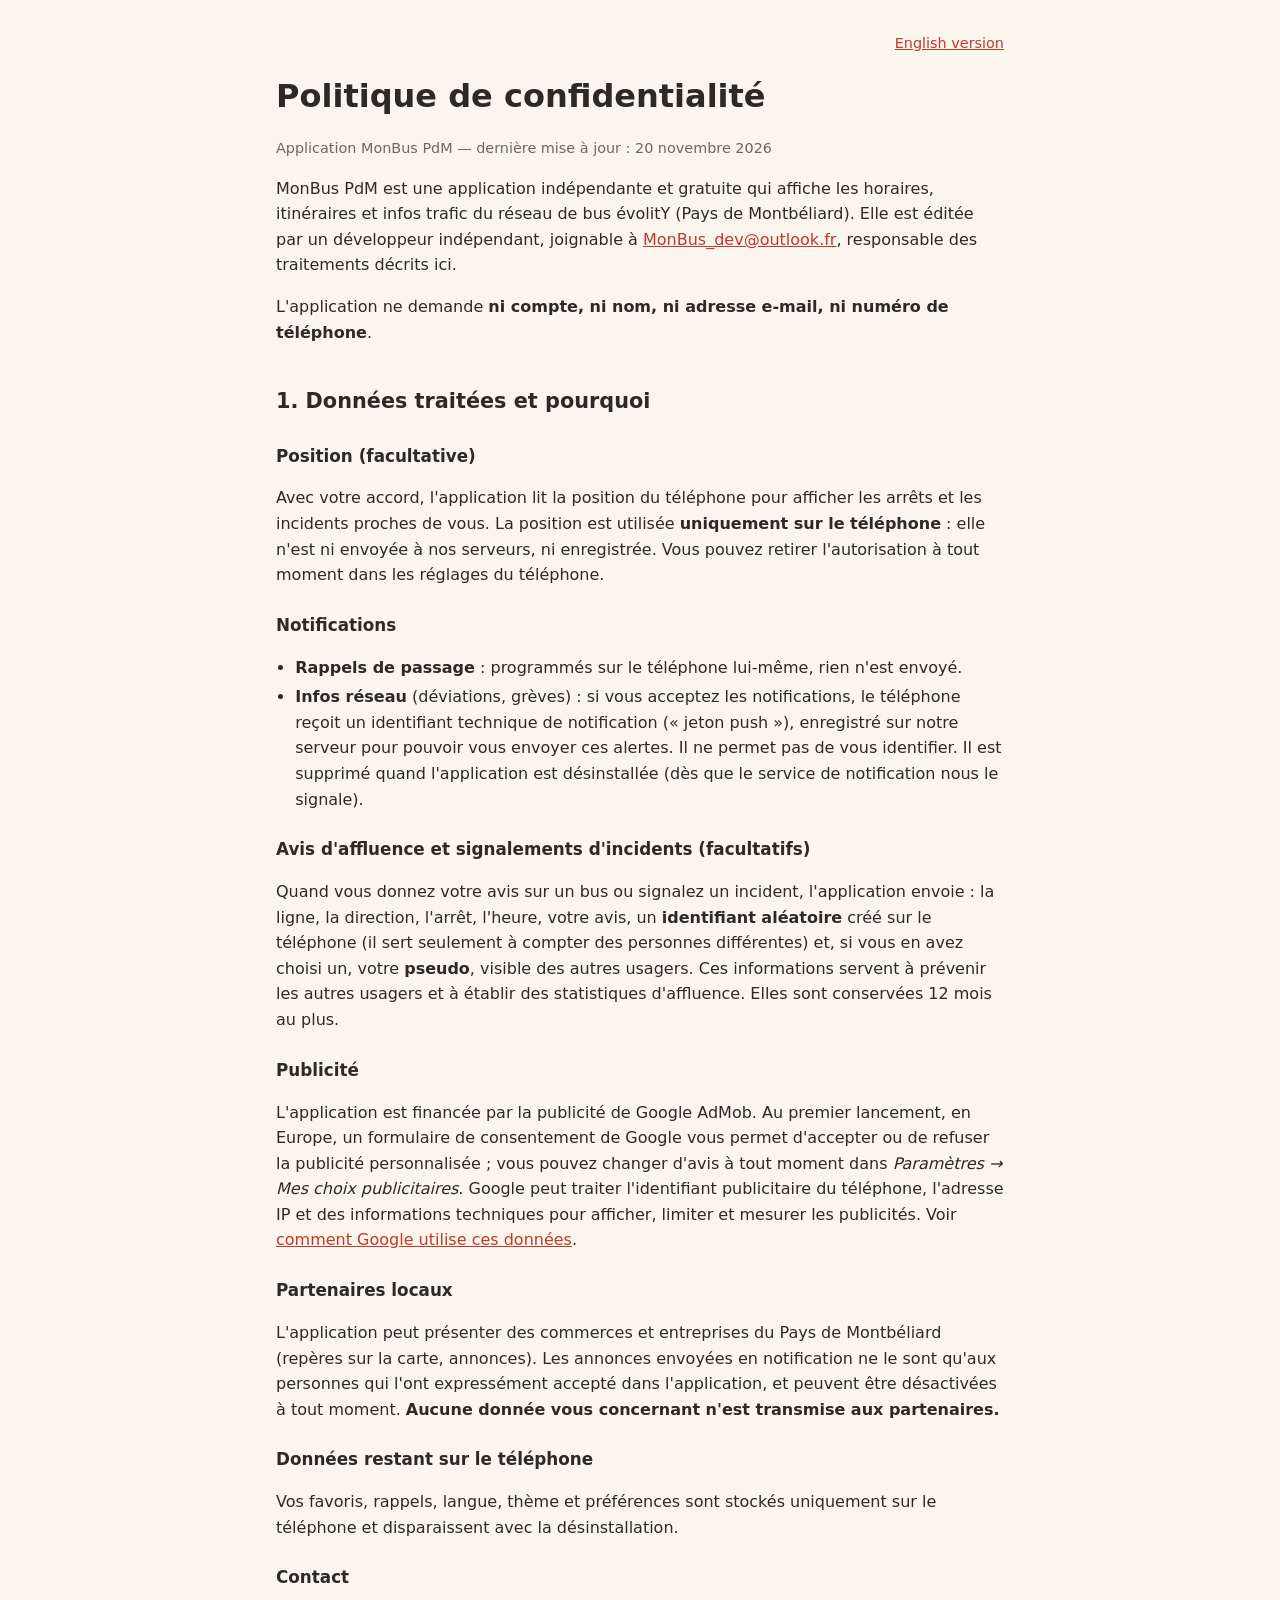
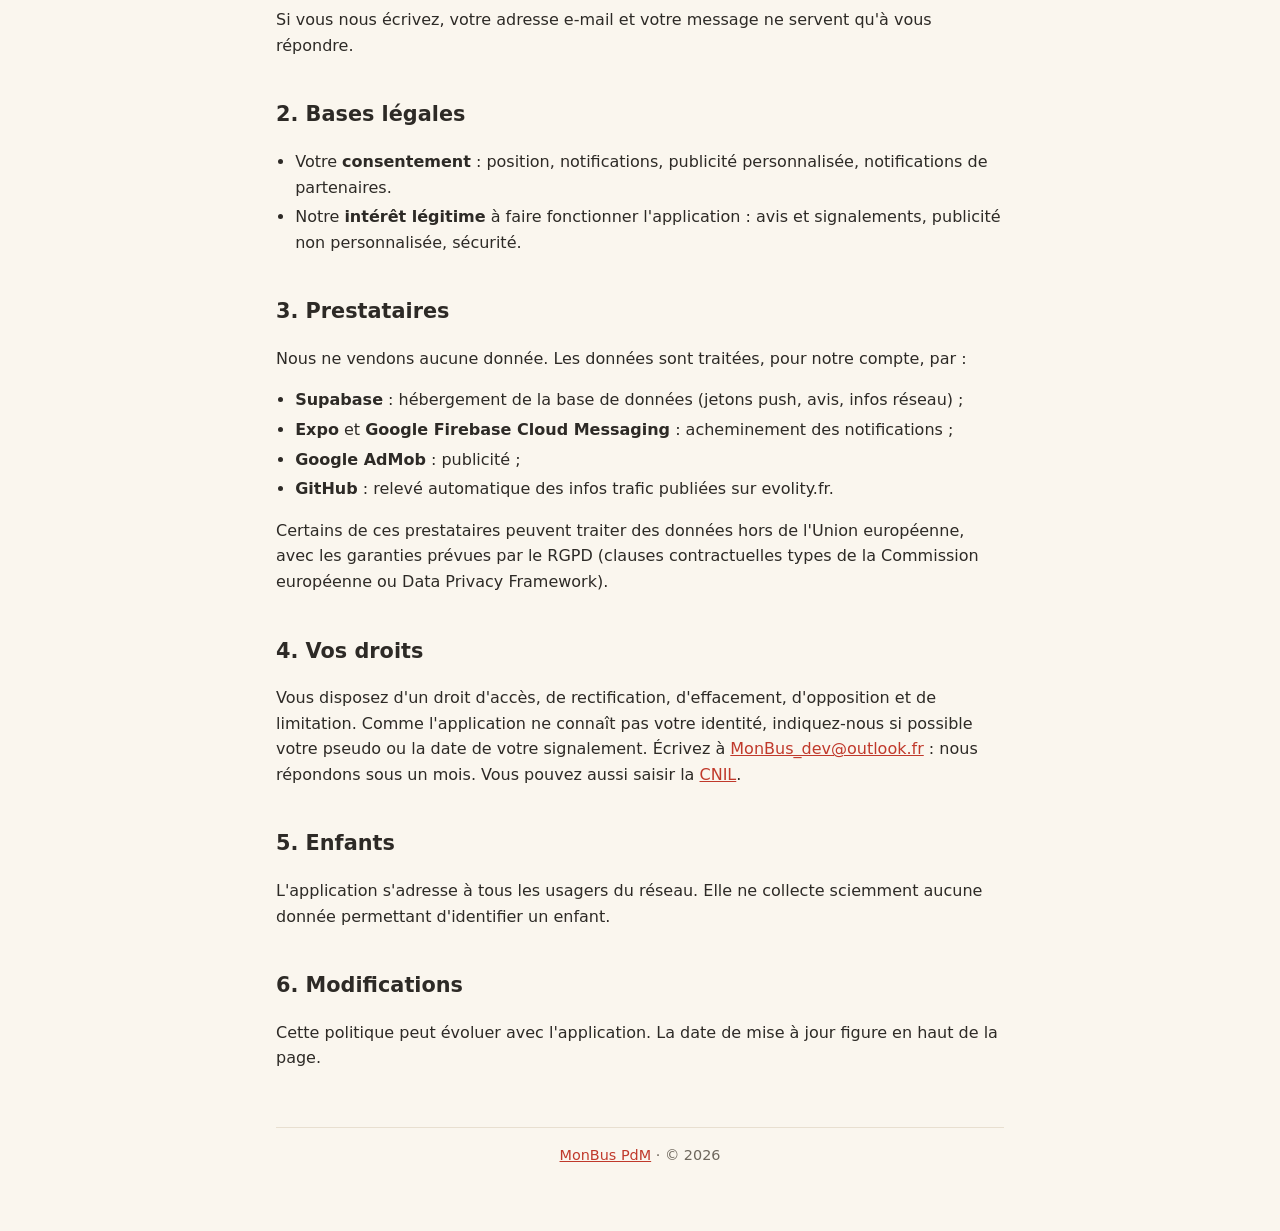
==== confidentialite.html @ d7d33c9e "Site MonBus PdM : accueil, politique de confidentialité FR/EN, app-ads.txt" ====
<!doctype html>
<html lang="fr">
<head>
  <meta charset="utf-8">
  <meta name="viewport" content="width=device-width, initial-scale=1">
  <title>Politique de confidentialité — MonBus PdM</title>
  <link rel="icon" href="favicon.png">
  <link rel="stylesheet" href="style.css">
</head>
<body>
<main>
  <nav class="langues"><a href="privacy.html">English version</a></nav>
  <h1>Politique de confidentialité</h1>
  <p class="mise-a-jour">Application MonBus PdM — dernière mise à jour : 20 novembre 2026</p>

  <p>MonBus PdM est une application indépendante et gratuite qui affiche les horaires, itinéraires et infos trafic
    du réseau de bus évolitY (Pays de Montbéliard). Elle est éditée par un développeur indépendant, joignable à
    <a href="mailto:MonBus_dev@outlook.fr">MonBus_dev@outlook.fr</a>, responsable des traitements décrits ici.</p>
  <p>L'application ne demande <strong>ni compte, ni nom, ni adresse e-mail, ni numéro de téléphone</strong>.</p>

  <h2>1. Données traitées et pourquoi</h2>

  <h3>Position (facultative)</h3>
  <p>Avec votre accord, l'application lit la position du téléphone pour afficher les arrêts et les incidents proches
    de vous. La position est utilisée <strong>uniquement sur le téléphone</strong> : elle n'est ni envoyée à nos serveurs,
    ni enregistrée. Vous pouvez retirer l'autorisation à tout moment dans les réglages du téléphone.</p>

  <h3>Notifications</h3>
  <ul>
    <li><strong>Rappels de passage</strong> : programmés sur le téléphone lui-même, rien n'est envoyé.</li>
    <li><strong>Infos réseau</strong> (déviations, grèves) : si vous acceptez les notifications, le téléphone reçoit un
      identifiant technique de notification (« jeton push »), enregistré sur notre serveur pour pouvoir vous envoyer
      ces alertes. Il ne permet pas de vous identifier. Il est supprimé quand l'application est désinstallée
      (dès que le service de notification nous le signale).</li>
  </ul>

  <h3>Avis d'affluence et signalements d'incidents (facultatifs)</h3>
  <p>Quand vous donnez votre avis sur un bus ou signalez un incident, l'application envoie : la ligne, la direction,
    l'arrêt, l'heure, votre avis, un <strong>identifiant aléatoire</strong> créé sur le téléphone (il sert seulement à
    compter des personnes différentes) et, si vous en avez choisi un, votre <strong>pseudo</strong>, visible des autres
    usagers. Ces informations servent à prévenir les autres usagers et à établir des statistiques d'affluence.
    Elles sont conservées 12 mois au plus.</p>

  <h3>Publicité</h3>
  <p>L'application est financée par la publicité de Google AdMob. Au premier lancement, en Europe, un formulaire de
    consentement de Google vous permet d'accepter ou de refuser la publicité personnalisée ; vous pouvez changer
    d'avis à tout moment dans <em>Paramètres → Mes choix publicitaires</em>. Google peut traiter l'identifiant
    publicitaire du téléphone, l'adresse IP et des informations techniques pour afficher, limiter et mesurer les
    publicités. Voir <a href="https://policies.google.com/technologies/partner-sites?hl=fr">comment Google utilise
    ces données</a>.</p>

  <h3>Partenaires locaux</h3>
  <p>L'application peut présenter des commerces et entreprises du Pays de Montbéliard (repères sur la carte, annonces).
    Les annonces envoyées en notification ne le sont qu'aux personnes qui l'ont expressément accepté dans l'application,
    et peuvent être désactivées à tout moment. <strong>Aucune donnée vous concernant n'est transmise aux partenaires.</strong></p>

  <h3>Données restant sur le téléphone</h3>
  <p>Vos favoris, rappels, langue, thème et préférences sont stockés uniquement sur le téléphone et disparaissent
    avec la désinstallation.</p>

  <h3>Contact</h3>
  <p>Si vous nous écrivez, votre adresse e-mail et votre message ne servent qu'à vous répondre.</p>

  <h2>2. Bases légales</h2>
  <ul>
    <li>Votre <strong>consentement</strong> : position, notifications, publicité personnalisée, notifications de partenaires.</li>
    <li>Notre <strong>intérêt légitime</strong> à faire fonctionner l'application : avis et signalements, publicité non personnalisée, sécurité.</li>
  </ul>

  <h2>3. Prestataires</h2>
  <p>Nous ne vendons aucune donnée. Les données sont traitées, pour notre compte, par :</p>
  <ul>
    <li><strong>Supabase</strong> : hébergement de la base de données (jetons push, avis, infos réseau) ;</li>
    <li><strong>Expo</strong> et <strong>Google Firebase Cloud Messaging</strong> : acheminement des notifications ;</li>
    <li><strong>Google AdMob</strong> : publicité ;</li>
    <li><strong>GitHub</strong> : relevé automatique des infos trafic publiées sur evolity.fr.</li>
  </ul>
  <p>Certains de ces prestataires peuvent traiter des données hors de l'Union européenne, avec les garanties prévues
    par le RGPD (clauses contractuelles types de la Commission européenne ou Data Privacy Framework).</p>

  <h2>4. Vos droits</h2>
  <p>Vous disposez d'un droit d'accès, de rectification, d'effacement, d'opposition et de limitation.
    Comme l'application ne connaît pas votre identité, indiquez-nous si possible votre pseudo ou la date de votre
    signalement. Écrivez à <a href="mailto:MonBus_dev@outlook.fr">MonBus_dev@outlook.fr</a> : nous répondons sous un mois.
    Vous pouvez aussi saisir la <a href="https://www.cnil.fr/fr/plaintes">CNIL</a>.</p>

  <h2>5. Enfants</h2>
  <p>L'application s'adresse à tous les usagers du réseau. Elle ne collecte sciemment aucune donnée permettant
    d'identifier un enfant.</p>

  <h2>6. Modifications</h2>
  <p>Cette politique peut évoluer avec l'application. La date de mise à jour figure en haut de la page.</p>

  <footer><a href="index.html">MonBus PdM</a> · © 2026</footer>
</main>
</body>
</html>
---- style.css ----
:root {
  --fond: #FAF6EE;
  --surface: #FFFFFF;
  --texte: #2D2A26;
  --doux: #6E675D;
  --primaire: #C0392B;
  --accent: #F36F25;
  --bordure: #E8DFD0;
}
@media (prefers-color-scheme: dark) {
  :root {
    --fond: #1B1917;
    --surface: #262320;
    --texte: #F2EDE6;
    --doux: #B3AA9E;
    --primaire: #E2584A;
    --accent: #F58B4C;
    --bordure: #3A3530;
  }
}
* { box-sizing: border-box; }
body {
  margin: 0;
  background: var(--fond);
  color: var(--texte);
  font: 16px/1.6 system-ui, -apple-system, "Segoe UI", Roboto, sans-serif;
}
main { max-width: 760px; margin: 0 auto; padding: 32px 16px 64px; }
a { color: var(--primaire); }
header.hero { text-align: center; padding: 24px 0 8px; }
header.hero img { width: 128px; height: 128px; border-radius: 28px; }
h1 { font-size: 2rem; margin: 16px 0 4px; }
h2 { font-size: 1.3rem; margin-top: 40px; }
h3 { font-size: 1.05rem; margin: 24px 0 6px; }
.sous { color: var(--doux); margin: 0; }
.carte {
  background: var(--surface);
  border: 1px solid var(--bordure);
  border-radius: 16px;
  padding: 20px;
  margin: 16px 0;
}
.grille { display: grid; grid-template-columns: repeat(auto-fit, minmax(200px, 1fr)); gap: 12px; }
.grille .carte { margin: 0; }
.bouton {
  display: inline-block;
  background: var(--primaire);
  color: #fff;
  text-decoration: none;
  font-weight: 700;
  padding: 12px 22px;
  border-radius: 12px;
  margin-top: 8px;
}
.bouton.secondaire { background: transparent; color: var(--primaire); border: 2px solid var(--primaire); }
.mise-a-jour { color: var(--doux); font-size: .9rem; }
nav.langues { text-align: right; font-size: .9rem; }
footer { margin-top: 56px; padding-top: 16px; border-top: 1px solid var(--bordure); color: var(--doux); font-size: .9rem; text-align: center; }
ul { padding-left: 1.2em; }
li { margin: 4px 0; }
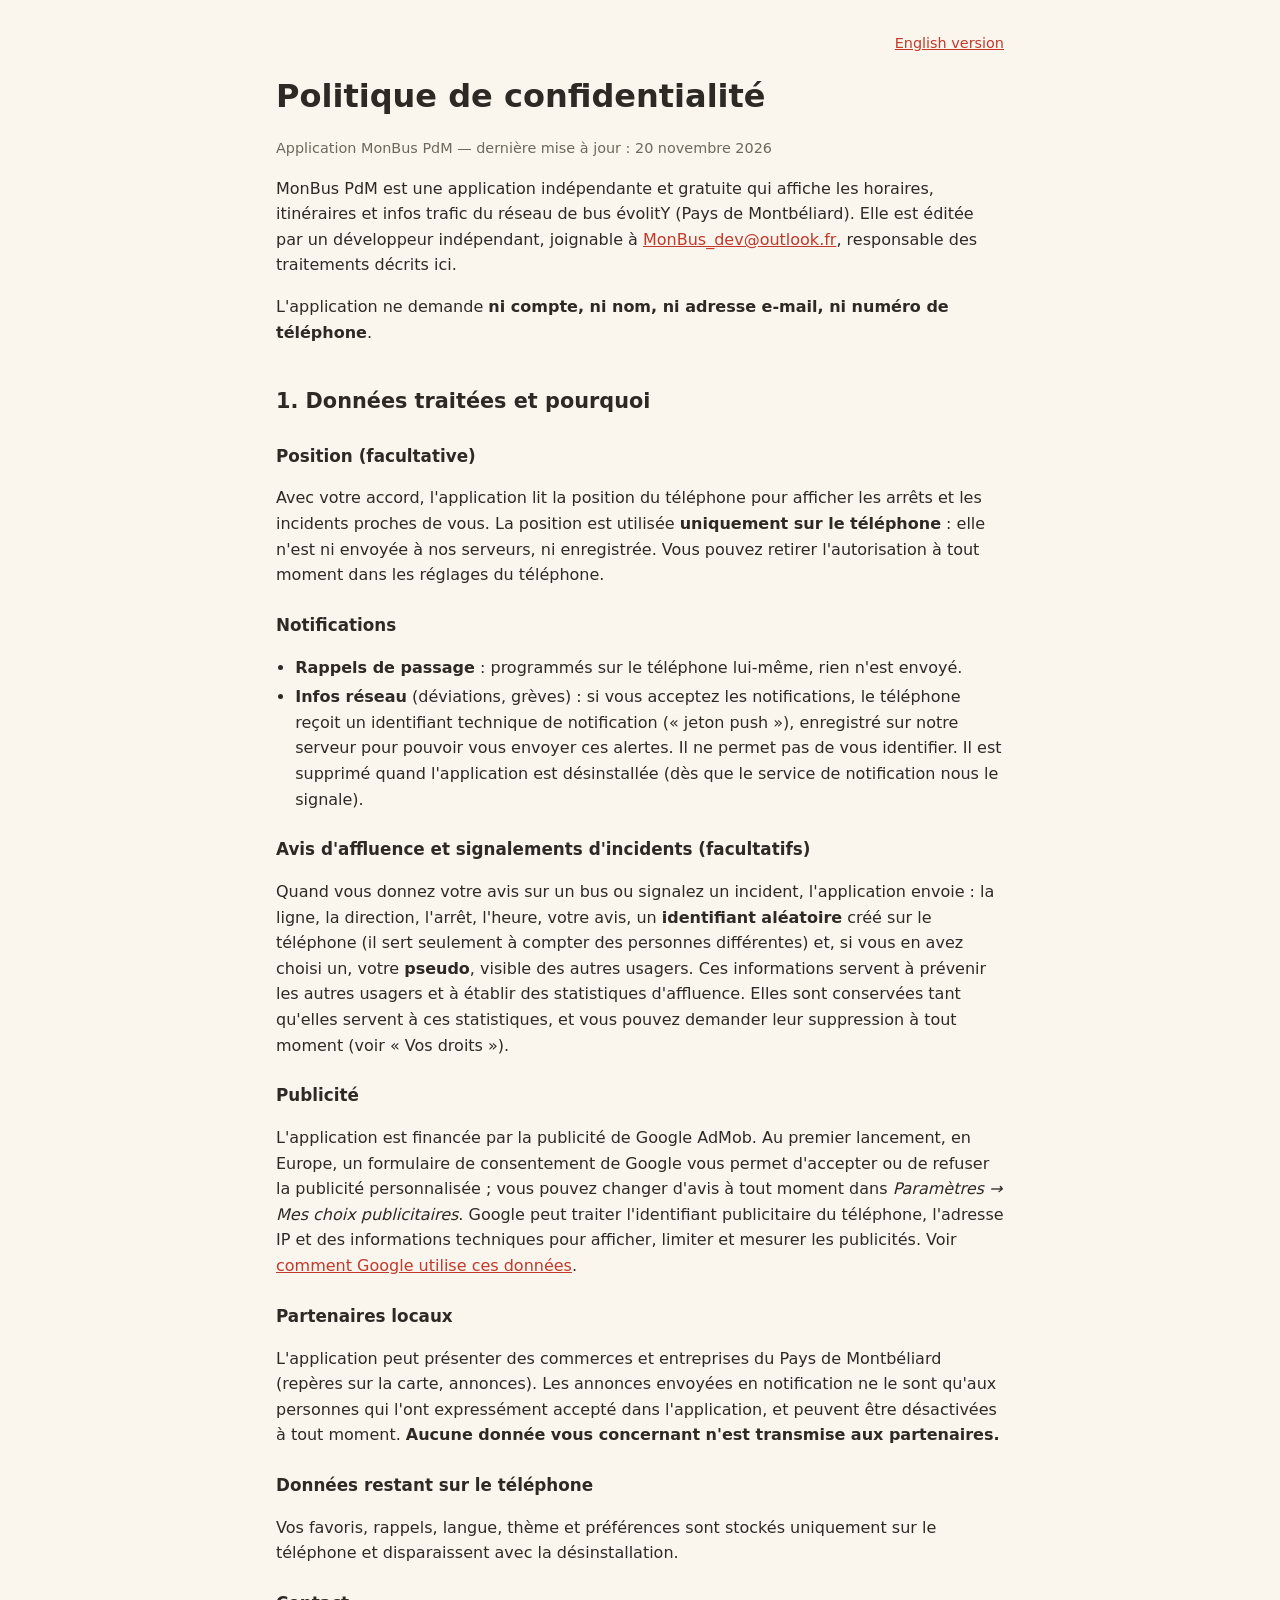
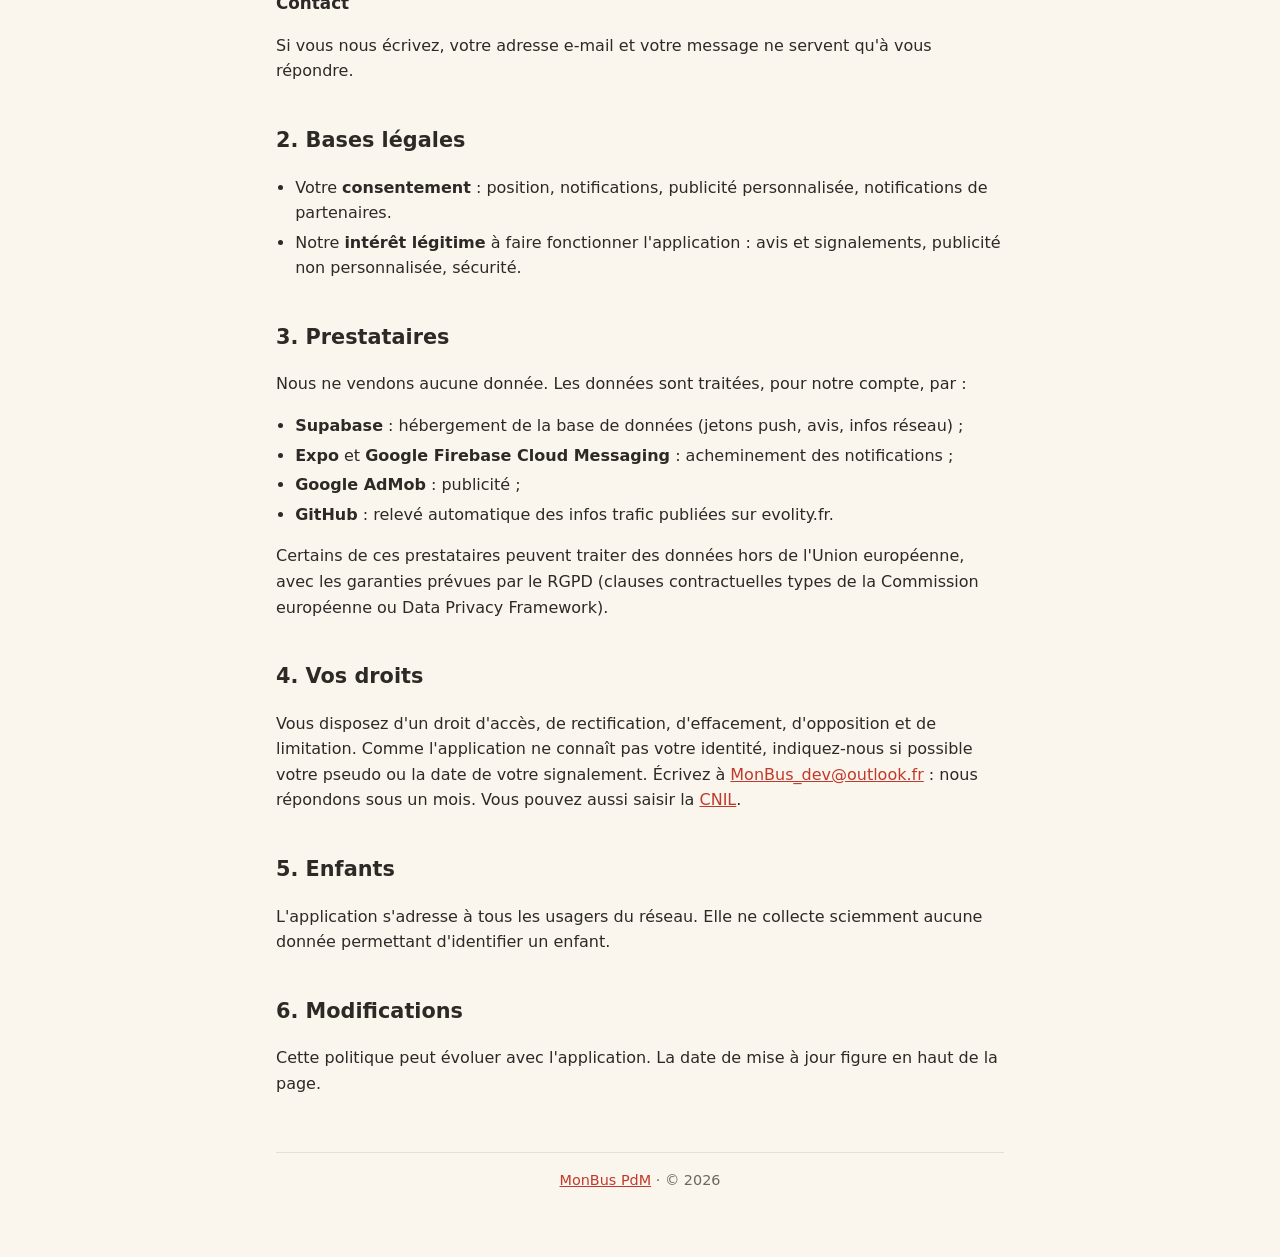
==== commit d613072d: "Politique : pas de durée fixe de conservation des avis pour l'instant" ====
--- a/confidentialite.html
+++ b/confidentialite.html
@@ -39,7 +39,8 @@
     l'arrêt, l'heure, votre avis, un <strong>identifiant aléatoire</strong> créé sur le téléphone (il sert seulement à
     compter des personnes différentes) et, si vous en avez choisi un, votre <strong>pseudo</strong>, visible des autres
     usagers. Ces informations servent à prévenir les autres usagers et à établir des statistiques d'affluence.
-    Elles sont conservées 12 mois au plus.</p>
+    Elles sont conservées tant qu'elles servent à ces statistiques, et vous pouvez demander leur suppression
+    à tout moment (voir « Vos droits »).</p>
 
   <h3>Publicité</h3>
   <p>L'application est financée par la publicité de Google AdMob. Au premier lancement, en Europe, un formulaire de
